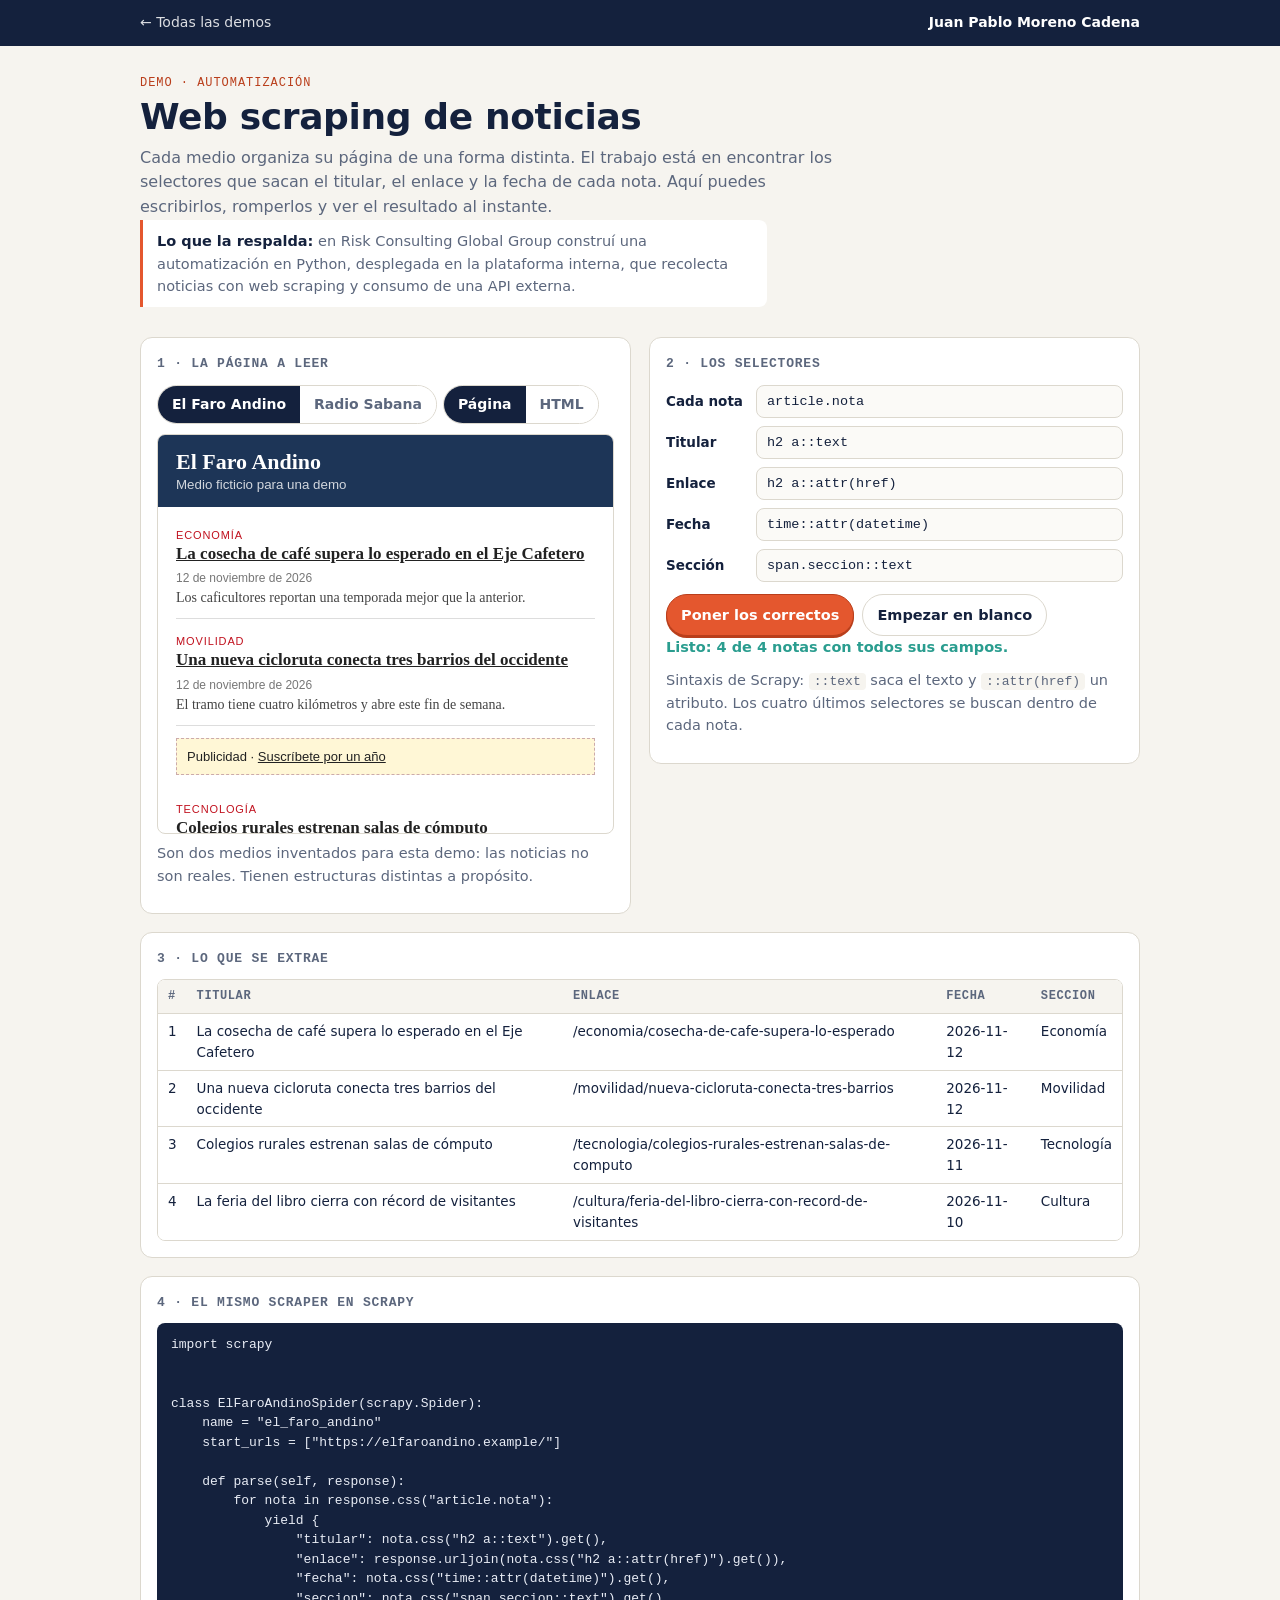
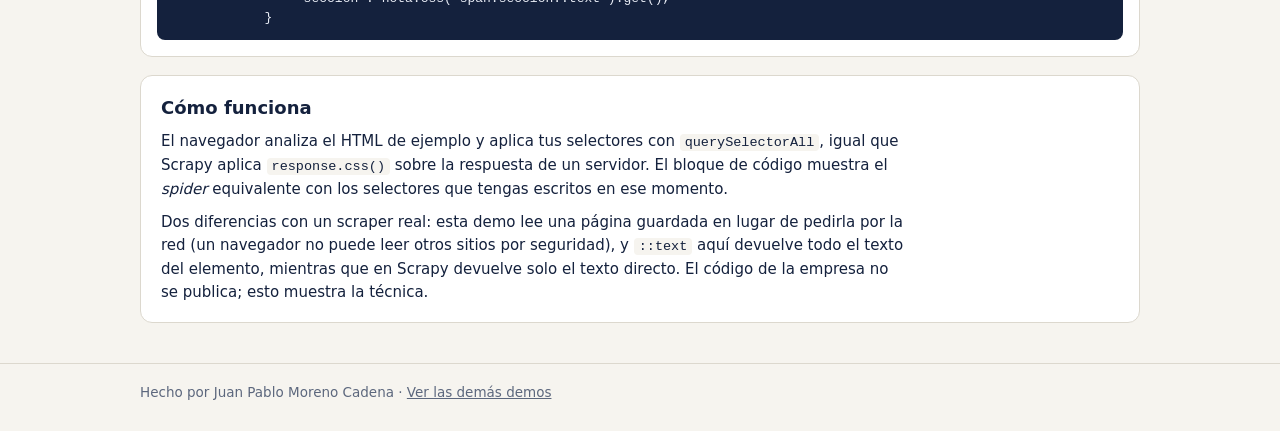
==== demos/scraping/index.html @ 5bb10a28 "CV con demos en vivo: sitio, seis demos y CV en LaTeX Página principal, demos de chatbot, regresión," ====
<!DOCTYPE html>
<html lang="es">
<head>
<meta charset="utf-8">
<meta name="viewport" content="width=device-width, initial-scale=1">
<title>Web scraping de noticias · Demo de Juan Pablo Moreno</title>
<meta name="description" content="Escribe selectores CSS al estilo Scrapy y mira qué datos se extraen de una página de noticias de ejemplo.">
<link rel="icon" href="data:image/svg+xml,%3Csvg xmlns='http://www.w3.org/2000/svg' viewBox='0 0 32 32'%3E%3Crect width='32' height='32' rx='7' fill='%2314213d'/%3E%3Cpath d='M12 9l11 7-11 7z' fill='%23e4572e'/%3E%3C/svg%3E">
<link rel="stylesheet" href="../../assets/style.css">
<style>
  .grid2 { display: grid; grid-template-columns: minmax(0, 1fr) minmax(0, 1fr); gap: 18px; margin: 22px 0 18px; align-items: start; }
  @media (max-width: 860px) { .grid2 { grid-template-columns: minmax(0, 1fr); } }
  .tabs { display: flex; gap: 6px; margin-bottom: 10px; flex-wrap: wrap; align-items: center; }
  iframe.pagina { width: 100%; height: 400px; border: 1px solid var(--line); border-radius: 8px; background: #fff; }
  pre.fuente { max-height: 400px; overflow: auto; white-space: pre; }
  .sel { display: grid; grid-template-columns: 82px minmax(0, 1fr); gap: 8px; align-items: center; margin-bottom: 8px; }
  .sel label { font-size: 13.5px; font-weight: 600; }
  .sel input {
    width: 100%; padding: 8px 10px; border: 1px solid var(--line); border-radius: 8px;
    font-family: var(--mono); font-size: 13.5px; color: var(--ink); background: #fbfaf7;
  }
  .sel input.mal { border-color: var(--accent); background: #fdeee9; }
  .aviso { font-size: 13.5px; margin: 6px 0 0; min-height: 1.4em; }
  .aviso.error { color: var(--accent-dark); font-weight: 600; }
  .aviso.ok { color: var(--teal); font-weight: 600; }
  .tabla-wrap { overflow-x: auto; border: 1px solid var(--line); border-radius: 8px; }
  table.res { border-collapse: collapse; width: 100%; font-size: 13.5px; background: #fff; }
  table.res th, table.res td { text-align: left; padding: 7px 10px; border-bottom: 1px solid var(--line); vertical-align: top; }
  table.res th { background: var(--paper); font-family: var(--mono); font-size: 12px; text-transform: uppercase; letter-spacing: 0.05em; color: var(--soft); }
  table.res tr:last-child td { border-bottom: 0; }
  table.res td.vacio { color: var(--accent-dark); font-style: italic; }
  .bloque { margin-bottom: 18px; }
  .bloque h2 { margin-top: 0; }
</style>
</head>
<body>
<div class="topbar"><div class="wrap">
  <a href="../../">&larr; Todas las demos</a>
  <a class="who" href="../../">Juan Pablo Moreno Cadena</a>
</div></div>

<main class="wrap">
  <header class="demo-head">
    <div class="kicker">Demo · Automatización</div>
    <h1>Web scraping de noticias</h1>
    <p>Cada medio organiza su página de una forma distinta. El trabajo está en encontrar los selectores que sacan el titular, el enlace y la fecha de cada nota. Aquí puedes escribirlos, romperlos y ver el resultado al instante.</p>
    <p class="respaldo"><b>Lo que la respalda:</b> en Risk Consulting Global Group construí una automatización en Python, desplegada en la plataforma interna, que recolecta noticias con web scraping y consumo de una API externa.</p>
  </header>

  <section class="grid2">
    <div class="panel">
      <h2>1 · La página a leer</h2>
      <div class="tabs">
        <div class="seg" role="group" aria-label="Medio de ejemplo">
          <button id="medio0" aria-pressed="true">El Faro Andino</button>
          <button id="medio1" aria-pressed="false">Radio Sabana</button>
        </div>
        <div class="seg" role="group" aria-label="Vista">
          <button id="vistaPag" aria-pressed="true">Página</button>
          <button id="vistaSrc" aria-pressed="false">HTML</button>
        </div>
      </div>
      <iframe class="pagina" id="pagina" sandbox="" title="Página de noticias de ejemplo"></iframe>
      <pre class="code fuente" id="fuente" hidden></pre>
      <p class="hint">Son dos medios inventados para esta demo: las noticias no son reales. Tienen estructuras distintas a propósito.</p>
    </div>

    <div class="panel">
      <h2>2 · Los selectores</h2>
      <div class="sel"><label for="sItem">Cada nota</label><input id="sItem" spellcheck="false" autocomplete="off"></div>
      <div class="sel"><label for="sTitulo">Titular</label><input id="sTitulo" spellcheck="false" autocomplete="off"></div>
      <div class="sel"><label for="sEnlace">Enlace</label><input id="sEnlace" spellcheck="false" autocomplete="off"></div>
      <div class="sel"><label for="sFecha">Fecha</label><input id="sFecha" spellcheck="false" autocomplete="off"></div>
      <div class="sel"><label for="sSeccion">Sección</label><input id="sSeccion" spellcheck="false" autocomplete="off"></div>
      <div class="btn-row" style="margin-top:12px">
        <button class="btn primary" id="resolver">Poner los correctos</button>
        <button class="btn" id="limpiar">Empezar en blanco</button>
      </div>
      <p class="aviso" id="aviso" role="status"></p>
      <p class="hint" style="margin-left:0">Sintaxis de Scrapy: <code>::text</code> saca el texto y <code>::attr(href)</code> un atributo. Los cuatro últimos selectores se buscan dentro de cada nota.</p>
    </div>
  </section>

  <section class="panel bloque">
    <h2>3 · Lo que se extrae</h2>
    <div class="tabla-wrap">
      <table class="res">
        <thead><tr><th>#</th><th>titular</th><th>enlace</th><th>fecha</th><th>seccion</th></tr></thead>
        <tbody id="filas"></tbody>
      </table>
    </div>
  </section>

  <section class="panel bloque">
    <h2>4 · El mismo scraper en Scrapy</h2>
    <pre class="code" id="codigo"></pre>
  </section>

  <section class="how">
    <h2>Cómo funciona</h2>
    <p>El navegador analiza el HTML de ejemplo y aplica tus selectores con <code>querySelectorAll</code>, igual que Scrapy aplica <code>response.css()</code> sobre la respuesta de un servidor. El bloque de código muestra el <em>spider</em> equivalente con los selectores que tengas escritos en ese momento.</p>
    <p>Dos diferencias con un scraper real: esta demo lee una página guardada en lugar de pedirla por la red (un navegador no puede leer otros sitios por seguridad), y <code>::text</code> aquí devuelve todo el texto del elemento, mientras que en Scrapy devuelve solo el texto directo. El código de la empresa no se publica; esto muestra la técnica.</p>
  </section>
</main>

<footer class="site"><div class="wrap">Hecho por Juan Pablo Moreno Cadena · <a href="../../">Ver las demás demos</a></div></footer>

<script src="scraping.js"></script>
<script>
const $ = (id) => document.getElementById(id);
const CAMPOS = ["sItem", "sTitulo", "sEnlace", "sFecha", "sSeccion"];
let medio = 0;

function leerSelectores() {
  return {
    item: $("sItem").value,
    titular: $("sTitulo").value,
    enlace: $("sEnlace").value,
    fecha: $("sFecha").value,
    seccion: $("sSeccion").value,
  };
}

function ponerSelectores(s) {
  $("sItem").value = s.item;
  $("sTitulo").value = s.titular;
  $("sEnlace").value = s.enlace;
  $("sFecha").value = s.fecha;
  $("sSeccion").value = s.seccion;
  correr();
}

function correr() {
  const sel = leerSelectores();
  const doc = new DOMParser().parseFromString(MEDIOS[medio].html, "text/html");
  const r = extraerNoticias(doc, sel);

  const mapa = { item: "sItem", titular: "sTitulo", enlace: "sEnlace", fecha: "sFecha", seccion: "sSeccion" };
  for (const id of CAMPOS) $(id).classList.remove("mal");
  for (const campo of r.invalidos) $(mapa[campo]).classList.add("mal");

  const cuerpo = $("filas");
  cuerpo.replaceChildren();
  r.filas.forEach((f, i) => {
    const tr = document.createElement("tr");
    const celdas = [String(i + 1), f.titular, f.enlace, f.fecha, f.seccion];
    celdas.forEach((v, j) => {
      const td = document.createElement("td");
      if (v === null || v === "") { td.textContent = "sin dato"; td.className = "vacio"; }
      else td.textContent = v;
      if (j === 0) td.className = "";
      tr.appendChild(td);
    });
    cuerpo.appendChild(tr);
  });
  if (!r.filas.length) {
    const tr = document.createElement("tr");
    const td = document.createElement("td");
    td.colSpan = 5;
    td.className = "vacio";
    td.textContent = "Todavía no se extrae ninguna nota.";
    tr.appendChild(td);
    cuerpo.appendChild(tr);
  }

  const aviso = $("aviso");
  const total = MEDIOS[medio].total;
  const completas = r.filas.filter((f) => f.titular && f.enlace && f.fecha && f.seccion).length;
  if (r.invalidos.length) {
    aviso.className = "aviso error";
    aviso.textContent = "Hay un selector con sintaxis inválida (marcado en rojo).";
  } else if (!sel.item.trim()) {
    aviso.className = "aviso";
    aviso.textContent = "Escribe el selector que identifica cada nota.";
  } else if (r.filas.length === total && completas === total) {
    aviso.className = "aviso ok";
    aviso.textContent = `Listo: ${total} de ${total} notas con todos sus campos.`;
  } else {
    aviso.className = "aviso";
    aviso.textContent = `${r.filas.length} elementos encontrados, ${completas} con todos los campos. La página tiene ${total} notas.`;
  }

  $("codigo").textContent = codigoScrapy(MEDIOS[medio], sel);
}

function elegirMedio(i) {
  medio = i;
  $("medio0").setAttribute("aria-pressed", String(i === 0));
  $("medio1").setAttribute("aria-pressed", String(i === 1));
  $("pagina").srcdoc = MEDIOS[i].html;
  $("fuente").textContent = MEDIOS[i].html.trim();
  ponerSelectores(MEDIOS[i].solucion);
}

function elegirVista(src) {
  $("vistaPag").setAttribute("aria-pressed", String(!src));
  $("vistaSrc").setAttribute("aria-pressed", String(src));
  $("pagina").hidden = src;
  $("fuente").hidden = !src;
}

for (const id of CAMPOS) $(id).addEventListener("input", correr);
$("medio0").addEventListener("click", () => elegirMedio(0));
$("medio1").addEventListener("click", () => elegirMedio(1));
$("vistaPag").addEventListener("click", () => elegirVista(false));
$("vistaSrc").addEventListener("click", () => elegirVista(true));
$("resolver").addEventListener("click", () => ponerSelectores(MEDIOS[medio].solucion));
$("limpiar").addEventListener("click", () => {
  ponerSelectores({ item: "", titular: "", enlace: "", fecha: "", seccion: "" });
  elegirVista(true);
});

elegirMedio(0);
</script>
</body>
</html>
---- assets/style.css ----
/* Estilos compartidos por la página principal y todas las demos.
   La paleta es la misma del CV en PDF. */
:root {
  --ink: #14213d;
  --soft: #5c677d;
  --accent: #e4572e;
  --accent-dark: #b93e1b;
  --paper: #f6f4ef;
  --card: #ffffff;
  --line: #dcd8ce;
  --teal: #2a9d8f;
  --amber: #e9a23b;
  --purple: #7b5ea7;
  --mono: ui-monospace, "Cascadia Code", "SF Mono", Menlo, Consolas, monospace;
  --sans: "Segoe UI", system-ui, -apple-system, "Helvetica Neue", Arial, sans-serif;
}

* { box-sizing: border-box; }

html { -webkit-text-size-adjust: 100%; }

[hidden] { display: none !important; }

body {
  margin: 0;
  background: var(--paper);
  color: var(--ink);
  font-family: var(--sans);
  font-size: 16px;
  line-height: 1.55;
}

a { color: var(--accent-dark); }

.wrap {
  max-width: 1040px;
  margin: 0 auto;
  padding: 0 20px;
}

/* ---------- Barra superior de las demos ---------- */
.topbar {
  background: var(--ink);
  color: #fff;
}
.topbar .wrap {
  display: flex;
  align-items: center;
  justify-content: space-between;
  gap: 12px;
  padding-top: 12px;
  padding-bottom: 12px;
}
.topbar a {
  color: #fff;
  text-decoration: none;
  font-size: 14px;
  opacity: 0.85;
}
.topbar a:hover { opacity: 1; text-decoration: underline; }
.topbar .who { font-weight: 600; opacity: 1; }

/* ---------- Encabezado de cada demo ---------- */
.demo-head { padding: 28px 0 8px; }
.demo-head .kicker {
  font-family: var(--mono);
  font-size: 12px;
  letter-spacing: 0.08em;
  text-transform: uppercase;
  color: var(--accent-dark);
}
.demo-head h1 {
  margin: 4px 0 8px;
  font-size: clamp(26px, 4vw, 36px);
  line-height: 1.15;
  letter-spacing: -0.01em;
}
.demo-head p { margin: 0; max-width: 68ch; color: var(--soft); }

.respaldo {
  margin: 14px 0 0;
  padding: 10px 14px;
  border-left: 3px solid var(--accent);
  background: #fff;
  border-radius: 0 8px 8px 0;
  font-size: 14.5px;
  max-width: 76ch;
}
.respaldo b { color: var(--ink); }

/* ---------- Zona de trabajo: lienzo + panel ---------- */
.stage {
  display: grid;
  grid-template-columns: minmax(0, 1fr) 300px;
  gap: 18px;
  margin: 22px 0 36px;
  align-items: start;
}
@media (max-width: 820px) {
  .stage { grid-template-columns: minmax(0, 1fr); }
}

.panel, .board {
  background: var(--card);
  border: 1px solid var(--line);
  border-radius: 12px;
}
.board { padding: 10px; }
.panel { padding: 16px; }
.panel h2 {
  margin: 0 0 10px;
  font-size: 13px;
  font-family: var(--mono);
  letter-spacing: 0.06em;
  text-transform: uppercase;
  color: var(--soft);
  font-weight: 600;
}
.panel h2:not(:first-child) { margin-top: 20px; }
.panel p { margin: 0 0 10px; font-size: 14.5px; }

canvas.lienzo {
  display: block;
  width: 100%;
  aspect-ratio: 4 / 3;
  border-radius: 8px;
  background: #fbfaf7;
  touch-action: none;
  cursor: crosshair;
}

.hint { font-size: 13.5px; color: var(--soft); margin: 8px 4px 2px; }

/* ---------- Controles ---------- */
.btn {
  display: inline-flex;
  align-items: center;
  justify-content: center;
  gap: 6px;
  padding: 9px 14px;
  border-radius: 999px;
  border: 1px solid var(--line);
  background: #fff;
  color: var(--ink);
  font: inherit;
  font-size: 14.5px;
  font-weight: 600;
  cursor: pointer;
  text-decoration: none;
}
.btn:hover { border-color: var(--ink); }
.btn:disabled { opacity: 0.5; cursor: not-allowed; }
.btn.primary {
  background: var(--accent);
  border-color: var(--accent-dark);
  color: #fff;
  box-shadow: 0 2px 0 var(--accent-dark);
}
.btn.primary:hover { background: #ec6a44; }
.btn:focus-visible, input:focus-visible, textarea:focus-visible, select:focus-visible {
  outline: 3px solid rgba(228, 87, 46, 0.4);
  outline-offset: 2px;
}
.btn-row { display: flex; flex-wrap: wrap; gap: 8px; }

.seg { display: inline-flex; border: 1px solid var(--line); border-radius: 999px; overflow: hidden; }
.seg button {
  border: 0;
  background: #fff;
  padding: 8px 14px;
  font: inherit;
  font-size: 14px;
  font-weight: 600;
  color: var(--soft);
  cursor: pointer;
}
.seg button[aria-pressed="true"] { background: var(--ink); color: #fff; }

label.field { display: block; font-size: 14px; font-weight: 600; margin-bottom: 10px; }
label.field span.val { font-family: var(--mono); color: var(--accent-dark); }
input[type="range"] { width: 100%; accent-color: var(--accent); }
label.check { display: flex; gap: 8px; align-items: center; font-size: 14.5px; margin: 8px 0; cursor: pointer; }
label.check input { accent-color: var(--accent); width: 16px; height: 16px; }

/* ---------- Datos / métricas ---------- */
.stats { display: grid; grid-template-columns: 1fr 1fr; gap: 8px; }
.stat {
  background: var(--paper);
  border-radius: 8px;
  padding: 8px 10px;
}
.stat.wide { grid-column: 1 / -1; }
.stat .k { font-size: 12px; color: var(--soft); }
.stat .v { font-family: var(--mono); font-size: 16px; font-weight: 600; word-break: break-word; }

.dot { display: inline-block; width: 10px; height: 10px; border-radius: 50%; vertical-align: baseline; margin-right: 4px; }

/* ---------- "Cómo funciona" ---------- */
.how {
  background: #fff;
  border: 1px solid var(--line);
  border-radius: 12px;
  padding: 18px 20px;
  margin-bottom: 40px;
}
.how h2 { margin: 0 0 8px; font-size: 18px; }
.how p, .how li { font-size: 15px; max-width: 78ch; }
.how p { margin: 0 0 10px; }
.how p:last-child { margin-bottom: 0; }
.how code, .panel code {
  font-family: var(--mono);
  font-size: 0.9em;
  background: var(--paper);
  padding: 1px 5px;
  border-radius: 4px;
}

pre.code {
  margin: 0;
  padding: 12px 14px;
  background: var(--ink);
  color: #e8ecf5;
  border-radius: 8px;
  font-family: var(--mono);
  font-size: 13px;
  line-height: 1.5;
  overflow-x: auto;
  white-space: pre;
}

footer.site {
  border-top: 1px solid var(--line);
  padding: 18px 0 30px;
  font-size: 13.5px;
  color: var(--soft);
}
footer.site a { color: var(--soft); }
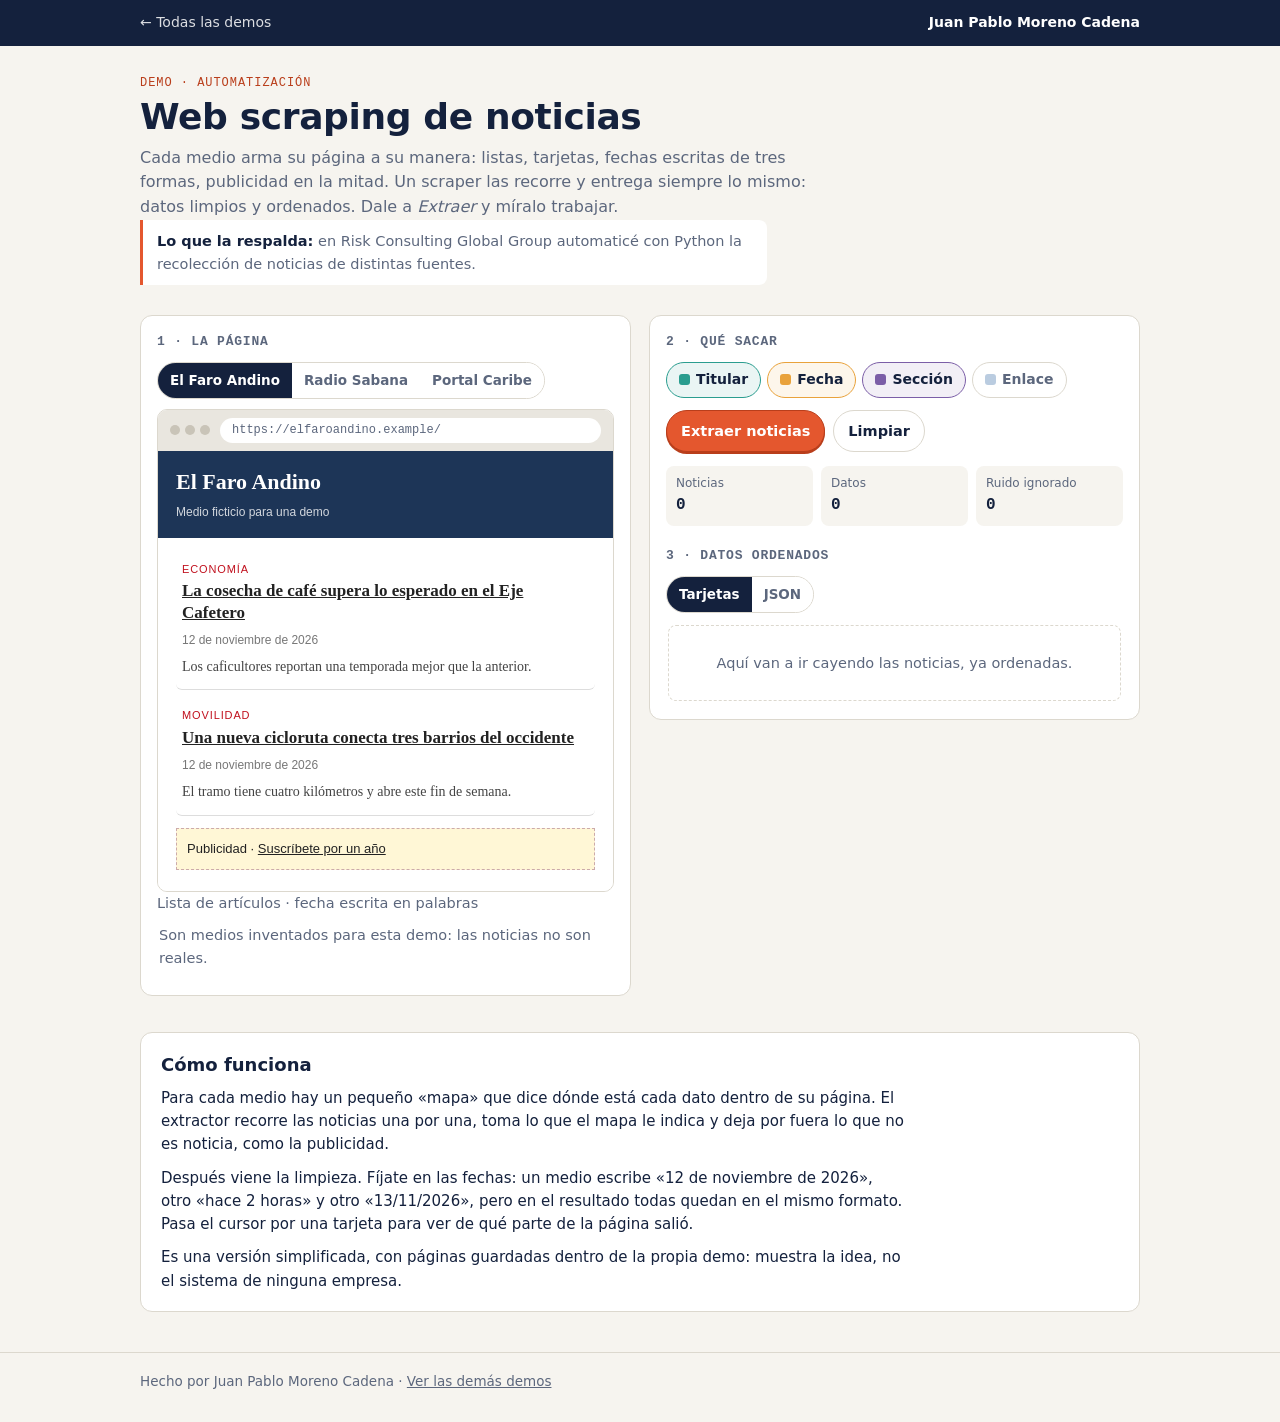
==== commit a0479cff: "Demo de scraping más visual: tres medios, extracción animada y datos ordenados Reemplaza el editor d" ====
--- a/demos/scraping/index.html
+++ b/demos/scraping/index.html
@@ -4,33 +4,54 @@
 <meta charset="utf-8">
 <meta name="viewport" content="width=device-width, initial-scale=1">
 <title>Web scraping de noticias · Demo de Juan Pablo Moreno</title>
-<meta name="description" content="Escribe selectores CSS al estilo Scrapy y mira qué datos se extraen de una página de noticias de ejemplo.">
+<meta name="description" content="Mira cómo tres páginas de noticias armadas de forma distinta se convierten en los mismos datos ordenados.">
 <link rel="icon" href="data:image/svg+xml,%3Csvg xmlns='http://www.w3.org/2000/svg' viewBox='0 0 32 32'%3E%3Crect width='32' height='32' rx='7' fill='%2314213d'/%3E%3Cpath d='M12 9l11 7-11 7z' fill='%23e4572e'/%3E%3C/svg%3E">
 <link rel="stylesheet" href="../../assets/style.css">
 <style>
-  .grid2 { display: grid; grid-template-columns: minmax(0, 1fr) minmax(0, 1fr); gap: 18px; margin: 22px 0 18px; align-items: start; }
+  .grid2 { display: grid; grid-template-columns: minmax(0, 1fr) minmax(0, 1fr); gap: 18px; margin: 22px 0 36px; align-items: start; }
   @media (max-width: 860px) { .grid2 { grid-template-columns: minmax(0, 1fr); } }
-  .tabs { display: flex; gap: 6px; margin-bottom: 10px; flex-wrap: wrap; align-items: center; }
-  iframe.pagina { width: 100%; height: 400px; border: 1px solid var(--line); border-radius: 8px; background: #fff; }
-  pre.fuente { max-height: 400px; overflow: auto; white-space: pre; }
-  .sel { display: grid; grid-template-columns: 82px minmax(0, 1fr); gap: 8px; align-items: center; margin-bottom: 8px; }
-  .sel label { font-size: 13.5px; font-weight: 600; }
-  .sel input {
-    width: 100%; padding: 8px 10px; border: 1px solid var(--line); border-radius: 8px;
-    font-family: var(--mono); font-size: 13.5px; color: var(--ink); background: #fbfaf7;
-  }
-  .sel input.mal { border-color: var(--accent); background: #fdeee9; }
-  .aviso { font-size: 13.5px; margin: 6px 0 0; min-height: 1.4em; }
-  .aviso.error { color: var(--accent-dark); font-weight: 600; }
-  .aviso.ok { color: var(--teal); font-weight: 600; }
-  .tabla-wrap { overflow-x: auto; border: 1px solid var(--line); border-radius: 8px; }
-  table.res { border-collapse: collapse; width: 100%; font-size: 13.5px; background: #fff; }
-  table.res th, table.res td { text-align: left; padding: 7px 10px; border-bottom: 1px solid var(--line); vertical-align: top; }
-  table.res th { background: var(--paper); font-family: var(--mono); font-size: 12px; text-transform: uppercase; letter-spacing: 0.05em; color: var(--soft); }
-  table.res tr:last-child td { border-bottom: 0; }
-  table.res td.vacio { color: var(--accent-dark); font-style: italic; }
-  .bloque { margin-bottom: 18px; }
-  .bloque h2 { margin-top: 0; }
+  .fila { display: flex; gap: 8px; flex-wrap: wrap; align-items: center; margin-bottom: 10px; }
+  .seg button { padding: 7px 12px; font-size: 13.5px; }
+
+  /* Marco de navegador alrededor de la página de ejemplo */
+  .navegador { border: 1px solid var(--line); border-radius: 10px; overflow: hidden; background: #fff; }
+  .navegador .barra { display: flex; align-items: center; gap: 10px; padding: 8px 12px; background: #e9e6df; }
+  .navegador .luces { display: flex; gap: 5px; }
+  .navegador .luces i { width: 10px; height: 10px; border-radius: 50%; background: #c9c4b8; display: block; }
+  .navegador .url { flex: 1; background: #fff; border-radius: 999px; padding: 3px 12px; font-family: var(--mono); font-size: 12px; color: var(--soft); overflow: hidden; text-overflow: ellipsis; white-space: nowrap; }
+  .vista { height: 440px; overflow-y: auto; position: relative; scroll-behavior: smooth; }
+  .formato { font-size: 13.5px; color: var(--soft); margin: 8px 2px 0; }
+
+  /* Qué sacar: un botón por dato, con su color */
+  .campos { display: flex; flex-wrap: wrap; gap: 6px; margin-bottom: 12px; }
+  .campo {
+    display: inline-flex; align-items: center; gap: 6px;
+    border: 1.5px solid var(--line); background: #fff; border-radius: 999px; padding: 6px 12px;
+    font: inherit; font-size: 14px; font-weight: 600; color: var(--soft); cursor: pointer;
+  }
+  .campo i { width: 11px; height: 11px; border-radius: 3px; display: block; background: var(--c); opacity: .35; }
+  .campo[aria-pressed="true"] { color: var(--ink); border-color: var(--c); background: color-mix(in srgb, var(--c) 10%, #fff); }
+  .campo[aria-pressed="true"] i { opacity: 1; }
+
+  .stats3 { display: grid; grid-template-columns: repeat(3, 1fr); gap: 8px; margin: 14px 0 4px; }
+
+  /* Resultado */
+  .resultado { display: flex; flex-direction: column; gap: 8px; max-height: 420px; overflow-y: auto; padding: 2px; }
+  .tarj {
+    border: 1px solid var(--line); border-left: 4px solid var(--accent); border-radius: 8px; padding: 9px 12px;
+    background: #fff; animation: entra .35s ease both; cursor: default;
+  }
+  .tarj.foco { background: #fdf3ef; border-color: var(--accent); }
+  .tarj .n { font-family: var(--mono); font-size: 11.5px; color: var(--soft); }
+  .tarj .t { font-weight: 600; font-size: 15px; line-height: 1.3; margin: 1px 0 5px; }
+  .tarj .chips { display: flex; flex-wrap: wrap; gap: 5px; }
+  .chip { font-size: 12.5px; padding: 2px 8px; border-radius: 999px; background: color-mix(in srgb, var(--c) 16%, #fff); border: 1px solid color-mix(in srgb, var(--c) 45%, #fff); }
+  .chip.mono { font-family: var(--mono); font-size: 11.5px; overflow-wrap: anywhere; }
+  .chip small { color: var(--soft); }
+  @keyframes entra { from { opacity: 0; transform: translateX(-14px); } to { opacity: 1; transform: none; } }
+  @media (prefers-reduced-motion: reduce) { .tarj { animation: none; } .vista { scroll-behavior: auto; } }
+  .vacio { color: var(--soft); font-size: 14.5px; padding: 26px 10px; text-align: center; border: 1.5px dashed var(--line); border-radius: 8px; }
+  pre.json { max-height: 420px; overflow: auto; white-space: pre-wrap; overflow-wrap: anywhere; }
 </style>
 </head>
 <body>
@@ -43,63 +64,63 @@
   <header class="demo-head">
     <div class="kicker">Demo · Automatización</div>
     <h1>Web scraping de noticias</h1>
-    <p>Cada medio organiza su página de una forma distinta. El trabajo está en encontrar los selectores que sacan el titular, el enlace y la fecha de cada nota. Aquí puedes escribirlos, romperlos y ver el resultado al instante.</p>
-    <p class="respaldo"><b>Lo que la respalda:</b> en Risk Consulting Global Group construí una automatización en Python, desplegada en la plataforma interna, que recolecta noticias con web scraping y consumo de una API externa.</p>
+    <p>Cada medio arma su página a su manera: listas, tarjetas, fechas escritas de tres formas, publicidad en la mitad. Un scraper las recorre y entrega siempre lo mismo: datos limpios y ordenados. Dale a <em>Extraer</em> y míralo trabajar.</p>
+    <p class="respaldo"><b>Lo que la respalda:</b> en Risk Consulting Global Group automaticé con Python la recolección de noticias de distintas fuentes.</p>
   </header>
 
   <section class="grid2">
     <div class="panel">
-      <h2>1 · La página a leer</h2>
-      <div class="tabs">
-        <div class="seg" role="group" aria-label="Medio de ejemplo">
-          <button id="medio0" aria-pressed="true">El Faro Andino</button>
-          <button id="medio1" aria-pressed="false">Radio Sabana</button>
+      <h2>1 · La página</h2>
+      <div class="fila">
+        <div class="seg" role="group" aria-label="Medio de ejemplo" id="medios"></div>
+      </div>
+      <div class="navegador">
+        <div class="barra">
+          <span class="luces"><i></i><i></i><i></i></span>
+          <span class="url" id="url"></span>
         </div>
-        <div class="seg" role="group" aria-label="Vista">
-          <button id="vistaPag" aria-pressed="true">Página</button>
-          <button id="vistaSrc" aria-pressed="false">HTML</button>
+        <div class="vista" id="vista"><div id="host"></div></div>
+      </div>
+      <p class="formato" id="formato"></p>
+      <p class="hint" style="margin-left:2px">Son medios inventados para esta demo: las noticias no son reales.</p>
+    </div>
+
+    <div class="panel">
+      <h2>2 · Qué sacar</h2>
+      <div class="campos" id="campos">
+        <button class="campo" data-campo="titular" style="--c:#2a9d8f" aria-pressed="true"><i></i>Titular</button>
+        <button class="campo" data-campo="fecha" style="--c:#e9a23b" aria-pressed="true"><i></i>Fecha</button>
+        <button class="campo" data-campo="seccion" style="--c:#7b5ea7" aria-pressed="true"><i></i>Sección</button>
+        <button class="campo" data-campo="enlace" style="--c:#3a6ea5" aria-pressed="false"><i></i>Enlace</button>
+      </div>
+      <div class="btn-row">
+        <button class="btn primary" id="extraer">Extraer noticias</button>
+        <button class="btn" id="limpiar">Limpiar</button>
+      </div>
+
+      <div class="stats3">
+        <div class="stat"><div class="k">Noticias</div><div class="v" id="sNotas">0</div></div>
+        <div class="stat"><div class="k">Datos</div><div class="v" id="sDatos">0</div></div>
+        <div class="stat"><div class="k">Ruido ignorado</div><div class="v" id="sRuido">0</div></div>
+      </div>
+
+      <h2>3 · Datos ordenados</h2>
+      <div class="fila">
+        <div class="seg" role="group" aria-label="Formato del resultado">
+          <button id="verTarjetas" aria-pressed="true">Tarjetas</button>
+          <button id="verJson" aria-pressed="false">JSON</button>
         </div>
       </div>
-      <iframe class="pagina" id="pagina" sandbox="" title="Página de noticias de ejemplo"></iframe>
-      <pre class="code fuente" id="fuente" hidden></pre>
-      <p class="hint">Son dos medios inventados para esta demo: las noticias no son reales. Tienen estructuras distintas a propósito.</p>
-    </div>
-
-    <div class="panel">
-      <h2>2 · Los selectores</h2>
-      <div class="sel"><label for="sItem">Cada nota</label><input id="sItem" spellcheck="false" autocomplete="off"></div>
-      <div class="sel"><label for="sTitulo">Titular</label><input id="sTitulo" spellcheck="false" autocomplete="off"></div>
-      <div class="sel"><label for="sEnlace">Enlace</label><input id="sEnlace" spellcheck="false" autocomplete="off"></div>
-      <div class="sel"><label for="sFecha">Fecha</label><input id="sFecha" spellcheck="false" autocomplete="off"></div>
-      <div class="sel"><label for="sSeccion">Sección</label><input id="sSeccion" spellcheck="false" autocomplete="off"></div>
-      <div class="btn-row" style="margin-top:12px">
-        <button class="btn primary" id="resolver">Poner los correctos</button>
-        <button class="btn" id="limpiar">Empezar en blanco</button>
-      </div>
-      <p class="aviso" id="aviso" role="status"></p>
-      <p class="hint" style="margin-left:0">Sintaxis de Scrapy: <code>::text</code> saca el texto y <code>::attr(href)</code> un atributo. Los cuatro últimos selectores se buscan dentro de cada nota.</p>
+      <div class="resultado" id="resultado" aria-live="polite"></div>
+      <pre class="code json" id="json" hidden></pre>
     </div>
   </section>
 
-  <section class="panel bloque">
-    <h2>3 · Lo que se extrae</h2>
-    <div class="tabla-wrap">
-      <table class="res">
-        <thead><tr><th>#</th><th>titular</th><th>enlace</th><th>fecha</th><th>seccion</th></tr></thead>
-        <tbody id="filas"></tbody>
-      </table>
-    </div>
-  </section>
-
-  <section class="panel bloque">
-    <h2>4 · El mismo scraper en Scrapy</h2>
-    <pre class="code" id="codigo"></pre>
-  </section>
-
   <section class="how">
     <h2>Cómo funciona</h2>
-    <p>El navegador analiza el HTML de ejemplo y aplica tus selectores con <code>querySelectorAll</code>, igual que Scrapy aplica <code>response.css()</code> sobre la respuesta de un servidor. El bloque de código muestra el <em>spider</em> equivalente con los selectores que tengas escritos en ese momento.</p>
-    <p>Dos diferencias con un scraper real: esta demo lee una página guardada en lugar de pedirla por la red (un navegador no puede leer otros sitios por seguridad), y <code>::text</code> aquí devuelve todo el texto del elemento, mientras que en Scrapy devuelve solo el texto directo. El código de la empresa no se publica; esto muestra la técnica.</p>
+    <p>Para cada medio hay un pequeño «mapa» que dice dónde está cada dato dentro de su página. El extractor recorre las noticias una por una, toma lo que el mapa le indica y deja por fuera lo que no es noticia, como la publicidad.</p>
+    <p>Después viene la limpieza. Fíjate en las fechas: un medio escribe «12 de noviembre de 2026», otro «hace 2 horas» y otro «13/11/2026», pero en el resultado todas quedan en el mismo formato. Pasa el cursor por una tarjeta para ver de qué parte de la página salió.</p>
+    <p>Es una versión simplificada, con páginas guardadas dentro de la propia demo: muestra la idea, no el sistema de ninguna empresa.</p>
   </section>
 </main>
 
@@ -108,109 +129,205 @@
 <script src="scraping.js"></script>
 <script>
 const $ = (id) => document.getElementById(id);
-const CAMPOS = ["sItem", "sTitulo", "sEnlace", "sFecha", "sSeccion"];
+const CAMPOS = ["titular", "fecha", "seccion", "enlace"];
+const COLOR = { titular: "#2a9d8f", fecha: "#e9a23b", seccion: "#7b5ea7", enlace: "#3a6ea5" };
+const sinAnimacion = window.matchMedia("(prefers-reduced-motion: reduce)").matches;
+
+const raiz = $("host").attachShadow({ mode: "open" });
 let medio = 0;
-
-function leerSelectores() {
-  return {
-    item: $("sItem").value,
-    titular: $("sTitulo").value,
-    enlace: $("sEnlace").value,
-    fecha: $("sFecha").value,
-    seccion: $("sSeccion").value,
+let filas = [];        // todas las noticias de la página actual
+let mostradas = 0;     // cuántas ha "extraído" ya la animación
+let turno = 0;         // identifica la animación en curso para poder cancelarla
+
+const activos = () => CAMPOS.filter((c) => document.querySelector(`[data-campo="${c}"]`).getAttribute("aria-pressed") === "true");
+const espera = (ms) => new Promise((r) => setTimeout(r, ms));
+
+function cargarMedio(i) {
+  turno++;
+  medio = i;
+  const m = MEDIOS[i];
+  raiz.innerHTML = `<style>${ESTILO_BASE}${m.css}</style>${m.cuerpo}`;
+  // Los enlaces de la página de ejemplo no llevan a ningún lado.
+  raiz.querySelectorAll("a").forEach((a) => a.addEventListener("click", (e) => e.preventDefault()));
+  filas = extraerNoticias(raiz, m);
+  filas.forEach((f, n) => {
+    f.origen.item.classList.add("x-item");
+    f.origen.item.addEventListener("mouseenter", () => enfocar(n, true, false));
+    f.origen.item.addEventListener("mouseleave", () => enfocar(n, false, false));
+  });
+  mostradas = 0;
+  $("url").textContent = `https://${m.dominio}/`;
+  $("formato").textContent = m.formato;
+  $("vista").scrollTop = 0;
+  document.querySelectorAll("#medios button").forEach((b, j) => b.setAttribute("aria-pressed", String(j === i)));
+  $("extraer").disabled = false;
+  pintar();
+}
+
+// Resalta en la página los datos de las noticias ya extraídas, según los campos activos.
+function marcarPagina() {
+  const act = activos();
+  filas.forEach((f, n) => {
+    const visto = n < mostradas;
+    f.origen.item.classList.toggle("x-visto", visto);
+    for (const c of CAMPOS) {
+      const el = f.origen[c];
+      if (el) el.classList.toggle("x-" + c, visto && act.includes(c));
+    }
+  });
+  const fin = mostradas === filas.length && filas.length > 0;
+  raiz.querySelectorAll(MEDIOS[medio].reglas.ruido).forEach((el) => el.classList.toggle("x-ruido", fin));
+}
+
+function datosVisibles() {
+  const act = activos();
+  return filas.slice(0, mostradas).map((f) => {
+    const o = {};
+    for (const c of act) o[c] = f.datos[c];
+    return o;
+  });
+}
+
+function tarjeta(f, n, act) {
+  const d = document.createElement("div");
+  d.className = "tarj";
+  d.dataset.n = n;
+  const num = document.createElement("div");
+  num.className = "n";
+  num.textContent = `Noticia ${n + 1}`;
+  d.appendChild(num);
+  if (act.includes("titular")) {
+    const t = document.createElement("div");
+    t.className = "t";
+    t.textContent = f.datos.titular;
+    d.appendChild(t);
+  }
+  const chips = document.createElement("div");
+  chips.className = "chips";
+  const chip = (campo, valor, extra) => {
+    const s = document.createElement("span");
+    s.className = "chip" + (campo === "enlace" ? " mono" : "");
+    s.style.setProperty("--c", COLOR[campo]);
+    s.textContent = valor === null ? "sin dato" : valor;
+    if (extra) {
+      const sm = document.createElement("small");
+      sm.textContent = "  ← " + extra;
+      s.appendChild(sm);
+    }
+    chips.appendChild(s);
   };
-}
-
-function ponerSelectores(s) {
-  $("sItem").value = s.item;
-  $("sTitulo").value = s.titular;
-  $("sEnlace").value = s.enlace;
-  $("sFecha").value = s.fecha;
-  $("sSeccion").value = s.seccion;
-  correr();
-}
-
-function correr() {
-  const sel = leerSelectores();
-  const doc = new DOMParser().parseFromString(MEDIOS[medio].html, "text/html");
-  const r = extraerNoticias(doc, sel);
-
-  const mapa = { item: "sItem", titular: "sTitulo", enlace: "sEnlace", fecha: "sFecha", seccion: "sSeccion" };
-  for (const id of CAMPOS) $(id).classList.remove("mal");
-  for (const campo of r.invalidos) $(mapa[campo]).classList.add("mal");
-
-  const cuerpo = $("filas");
-  cuerpo.replaceChildren();
-  r.filas.forEach((f, i) => {
-    const tr = document.createElement("tr");
-    const celdas = [String(i + 1), f.titular, f.enlace, f.fecha, f.seccion];
-    celdas.forEach((v, j) => {
-      const td = document.createElement("td");
-      if (v === null || v === "") { td.textContent = "sin dato"; td.className = "vacio"; }
-      else td.textContent = v;
-      if (j === 0) td.className = "";
-      tr.appendChild(td);
-    });
-    cuerpo.appendChild(tr);
+  if (act.includes("fecha")) {
+    const cambio = f.fechaOriginal && f.fechaOriginal !== f.datos.fecha ? `«${f.fechaOriginal}»` : null;
+    chip("fecha", f.datos.fecha, cambio);
+  }
+  if (act.includes("seccion")) chip("seccion", f.datos.seccion);
+  if (act.includes("enlace")) chip("enlace", f.datos.enlace);
+  if (chips.children.length) d.appendChild(chips);
+  d.addEventListener("mouseenter", () => enfocar(n, true, true));
+  d.addEventListener("mouseleave", () => enfocar(n, false, true));
+  return d;
+}
+
+// Vuelve a dibujar el resultado completo; solo la tarjeta recién extraída entra animada.
+function pintar(nueva = -1) {
+  const act = activos();
+  marcarPagina();
+  const cont = $("resultado");
+  cont.replaceChildren();
+  if (mostradas === 0) {
+    const v = document.createElement("div");
+    v.className = "vacio";
+    v.textContent = "Aquí van a ir cayendo las noticias, ya ordenadas.";
+    cont.appendChild(v);
+  }
+  filas.slice(0, mostradas).forEach((f, n) => {
+    const t = tarjeta(f, n, act);
+    if (n !== nueva) t.style.animation = "none";
+    cont.appendChild(t);
   });
-  if (!r.filas.length) {
-    const tr = document.createElement("tr");
-    const td = document.createElement("td");
-    td.colSpan = 5;
-    td.className = "vacio";
-    td.textContent = "Todavía no se extrae ninguna nota.";
-    tr.appendChild(td);
-    cuerpo.appendChild(tr);
-  }
-
-  const aviso = $("aviso");
-  const total = MEDIOS[medio].total;
-  const completas = r.filas.filter((f) => f.titular && f.enlace && f.fecha && f.seccion).length;
-  if (r.invalidos.length) {
-    aviso.className = "aviso error";
-    aviso.textContent = "Hay un selector con sintaxis inválida (marcado en rojo).";
-  } else if (!sel.item.trim()) {
-    aviso.className = "aviso";
-    aviso.textContent = "Escribe el selector que identifica cada nota.";
-  } else if (r.filas.length === total && completas === total) {
-    aviso.className = "aviso ok";
-    aviso.textContent = `Listo: ${total} de ${total} notas con todos sus campos.`;
-  } else {
-    aviso.className = "aviso";
-    aviso.textContent = `${r.filas.length} elementos encontrados, ${completas} con todos los campos. La página tiene ${total} notas.`;
-  }
-
-  $("codigo").textContent = codigoScrapy(MEDIOS[medio], sel);
-}
-
-function elegirMedio(i) {
-  medio = i;
-  $("medio0").setAttribute("aria-pressed", String(i === 0));
-  $("medio1").setAttribute("aria-pressed", String(i === 1));
-  $("pagina").srcdoc = MEDIOS[i].html;
-  $("fuente").textContent = MEDIOS[i].html.trim();
-  ponerSelectores(MEDIOS[i].solucion);
-}
-
-function elegirVista(src) {
-  $("vistaPag").setAttribute("aria-pressed", String(!src));
-  $("vistaSrc").setAttribute("aria-pressed", String(src));
-  $("pagina").hidden = src;
-  $("fuente").hidden = !src;
-}
-
-for (const id of CAMPOS) $(id).addEventListener("input", correr);
-$("medio0").addEventListener("click", () => elegirMedio(0));
-$("medio1").addEventListener("click", () => elegirMedio(1));
-$("vistaPag").addEventListener("click", () => elegirVista(false));
-$("vistaSrc").addEventListener("click", () => elegirVista(true));
-$("resolver").addEventListener("click", () => ponerSelectores(MEDIOS[medio].solucion));
-$("limpiar").addEventListener("click", () => {
-  ponerSelectores({ item: "", titular: "", enlace: "", fecha: "", seccion: "" });
-  elegirVista(true);
+  if (nueva >= 0) cont.scrollTop = cont.scrollHeight;
+  $("json").textContent = JSON.stringify(datosVisibles(), null, 2);
+  $("sNotas").textContent = mostradas;
+  $("sDatos").textContent = mostradas * act.length;
+  const fin = mostradas === filas.length && filas.length > 0;
+  $("sRuido").textContent = fin ? raiz.querySelectorAll(MEDIOS[medio].reglas.ruido).length : 0;
+}
+
+// Une visualmente una tarjeta con el pedazo de página de donde salió.
+function enfocar(n, encendido, desplazar) {
+  if (n >= mostradas) return;
+  const item = filas[n].origen.item;
+  item.classList.toggle("x-foco", encendido);
+  const t = document.querySelector(`.tarj[data-n="${n}"]`);
+  if (t) t.classList.toggle("foco", encendido);
+  if (encendido && desplazar) centrar(item);
+}
+
+// Desplaza solo el recuadro de la página, sin mover la ventana del visitante.
+function centrar(item) {
+  const v = $("vista");
+  const rv = v.getBoundingClientRect(), ri = item.getBoundingClientRect();
+  v.scrollTop += ri.top - rv.top - (rv.height - ri.height) / 2;
+}
+
+async function extraer() {
+  const mio = ++turno;
+  mostradas = 0;
+  pintar();
+  $("extraer").disabled = true;
+  for (let n = 0; n < filas.length; n++) {
+    const item = filas[n].origen.item;
+    if (!sinAnimacion) {
+      centrar(item);
+      item.classList.add("x-foco");
+      await espera(430);
+      if (mio !== turno) return;
+    }
+    mostradas = n + 1;
+    pintar(n);
+    if (!sinAnimacion) {
+      await espera(330);
+      if (mio !== turno) return;
+      item.classList.remove("x-foco");
+    }
+  }
+  $("extraer").disabled = false;
+}
+
+function limpiar() {
+  turno++;
+  mostradas = 0;
+  filas.forEach((f) => f.origen.item.classList.remove("x-foco"));
+  $("vista").scrollTop = 0;
+  $("extraer").disabled = false;
+  pintar();
+}
+
+function elegirVista(v) {
+  $("verTarjetas").setAttribute("aria-pressed", String(v === "tarjetas"));
+  $("verJson").setAttribute("aria-pressed", String(v === "json"));
+  $("resultado").hidden = v !== "tarjetas";
+  $("json").hidden = v !== "json";
+}
+
+MEDIOS.forEach((m, i) => {
+  const b = document.createElement("button");
+  b.textContent = m.nombre;
+  b.addEventListener("click", () => cargarMedio(i));
+  $("medios").appendChild(b);
 });
-
-elegirMedio(0);
+$("campos").addEventListener("click", (e) => {
+  const b = e.target.closest(".campo");
+  if (!b) return;
+  b.setAttribute("aria-pressed", String(b.getAttribute("aria-pressed") !== "true"));
+  pintar();
+});
+$("extraer").addEventListener("click", extraer);
+$("limpiar").addEventListener("click", limpiar);
+$("verTarjetas").addEventListener("click", () => elegirVista("tarjetas"));
+$("verJson").addEventListener("click", () => elegirVista("json"));
+
+cargarMedio(0);
 </script>
 </body>
 </html>
